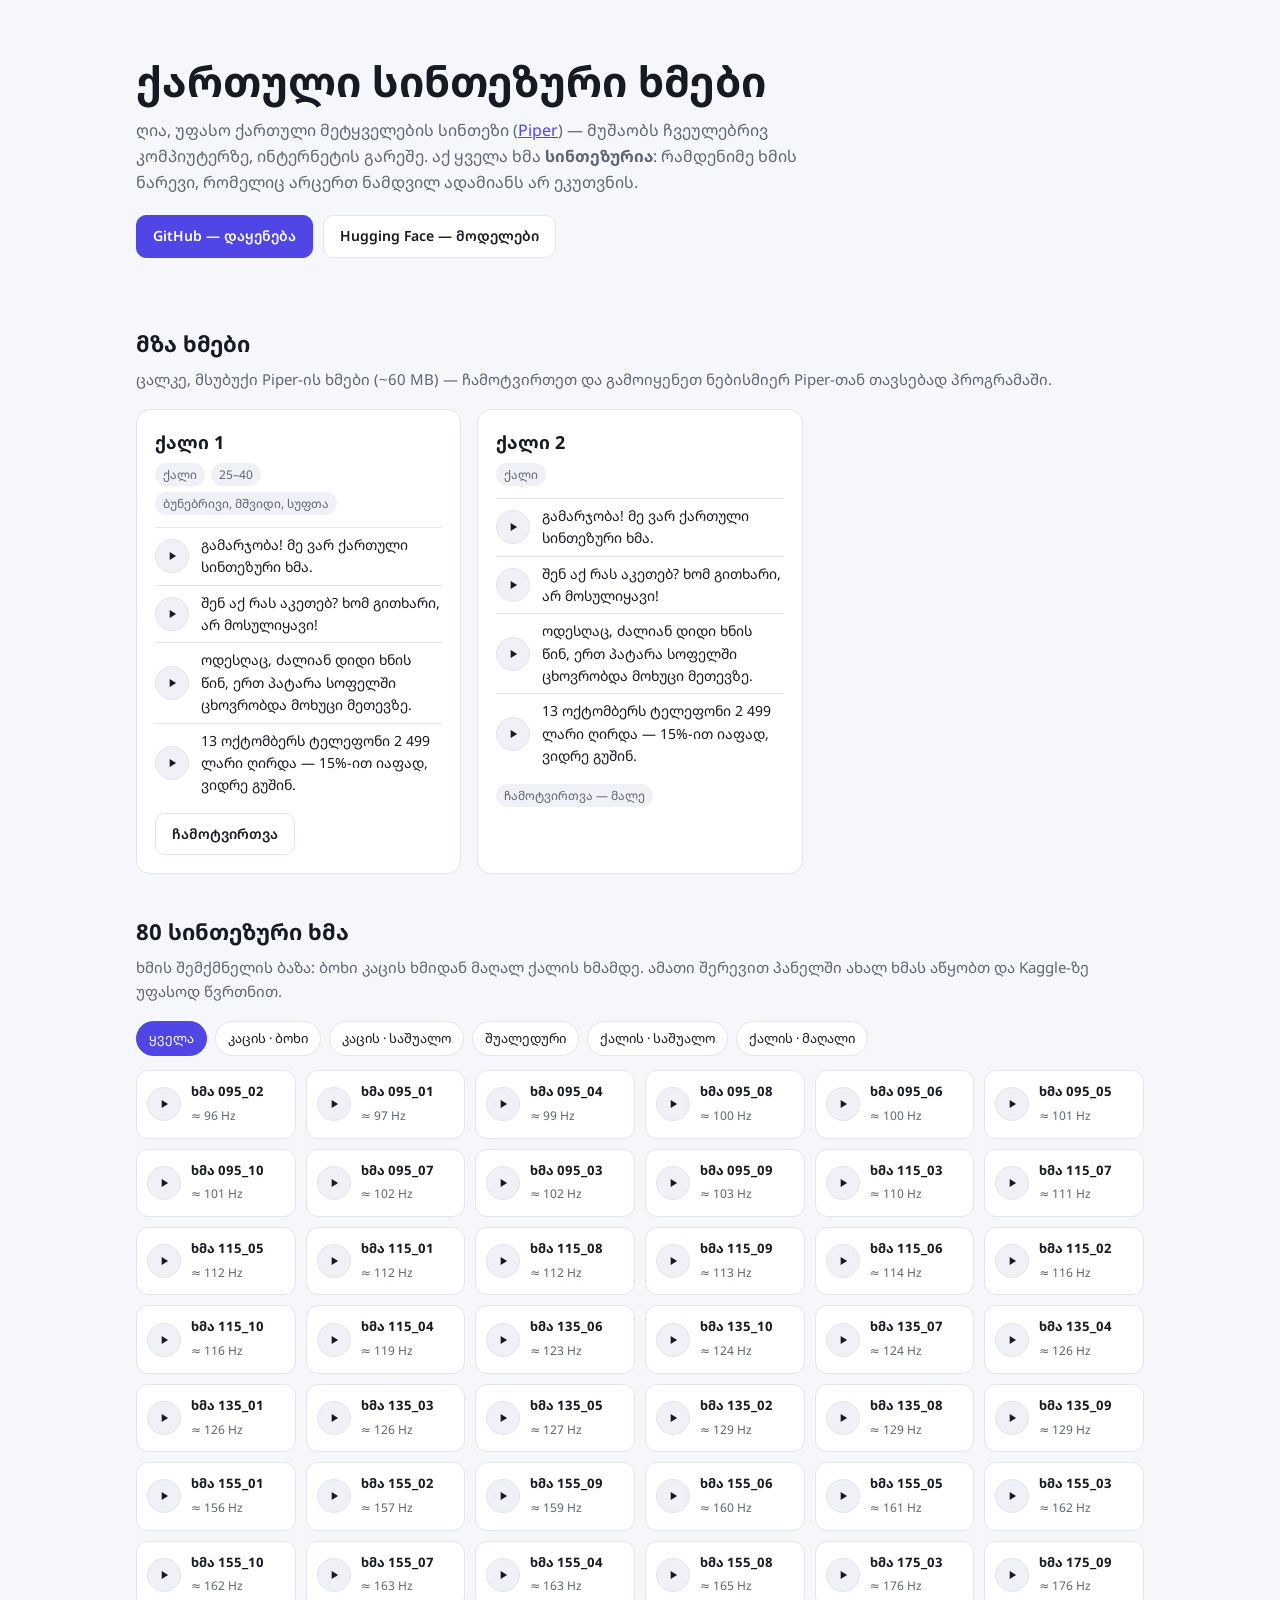
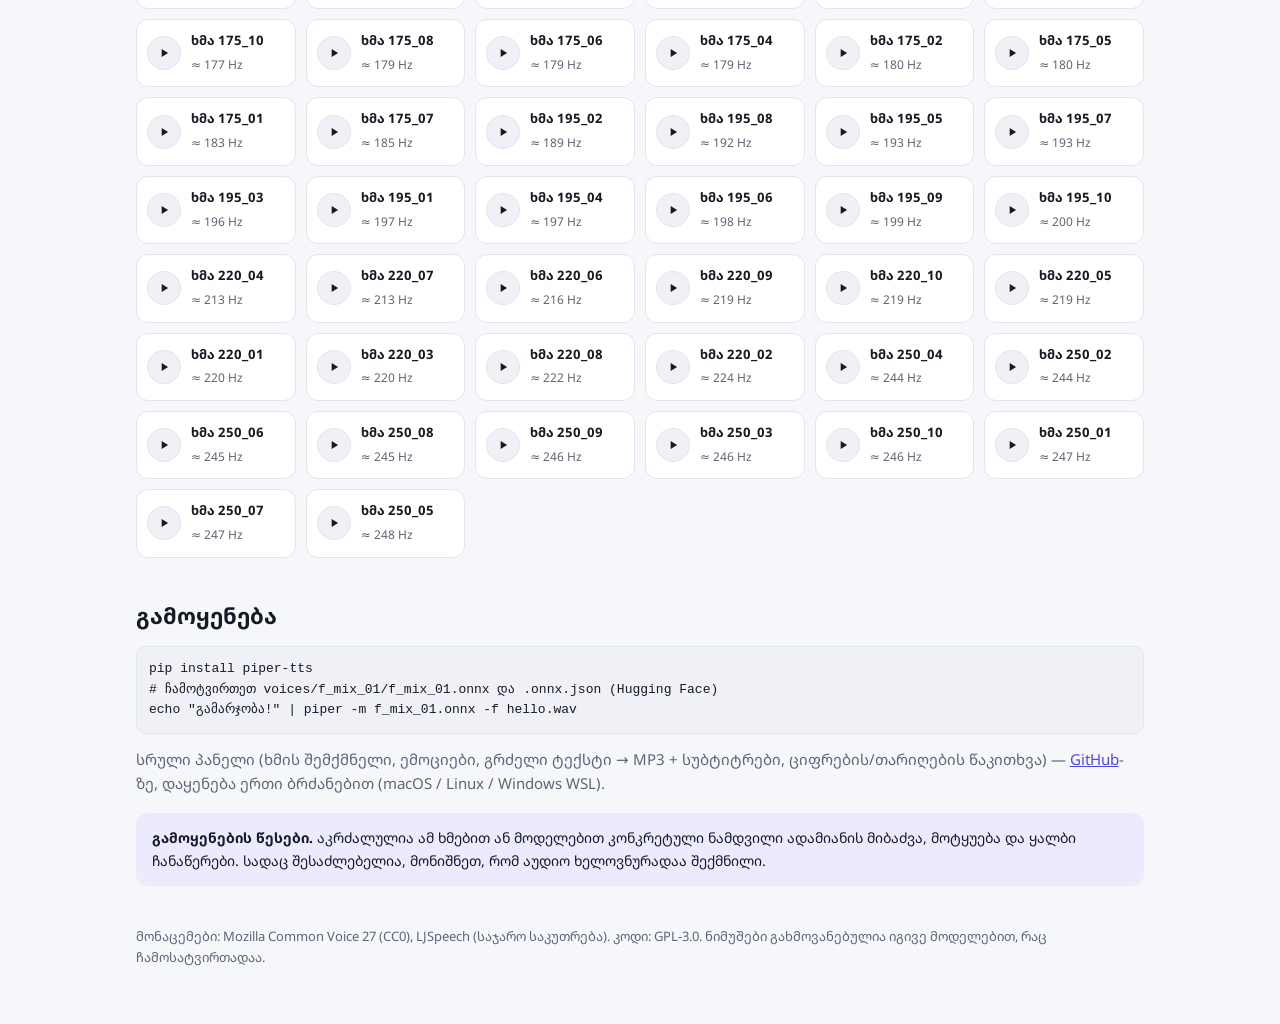
==== docs/index.html @ 9fa87029 "ნიმუშების გვერდი (GitHub Pages): მზა ხმები + 80 სინთეზური ხმა Co-Authored-By: Claude Opus 5.5 <norep" ====
<!doctype html>
<html lang="ka">
<head>
<meta charset="utf-8">
<meta name="viewport" content="width=device-width, initial-scale=1">
<title>aivoice — ქართული სინთეზური ხმები</title>
<meta name="description" content="ქართული მეტყველების სინთეზი (Piper): მზა ხმები და 80 სინთეზური ხმა — მოუსმინეთ ბრაუზერში.">
<link rel="preconnect" href="https://fonts.googleapis.com">
<link href="https://fonts.googleapis.com/css2?family=Noto+Sans+Georgian:wght@400;600;700&display=swap" rel="stylesheet">
<style>
  :root {
    --bg: #f6f7fb; --surface: #ffffff; --surface-2: #f0f1f7; --text: #171923; --muted: #5f6475;
    --border: #e3e5ee; --accent: #4f46e5; --accent-soft: #eceafe; --ok: #0f8a5f;
  }
  @media (prefers-color-scheme: dark) {
    :root { --bg: #0f1117; --surface: #171a23; --surface-2: #1e2230; --text: #e8eaf2; --muted: #9aa1b5;
            --border: #2a2f40; --accent: #8b85ff; --accent-soft: #252445; --ok: #4fd1a1; }
  }
  * { box-sizing: border-box; }
  body { margin: 0; background: var(--bg); color: var(--text);
         font: 16px/1.6 "Noto Sans Georgian", system-ui, -apple-system, "Segoe UI", sans-serif; }
  .wrap { max-width: 1040px; margin: 0 auto; padding: 0 16px; }
  header { padding: 56px 0 28px; }
  h1 { font-size: clamp(28px, 5vw, 42px); line-height: 1.2; margin: 0 0 12px; }
  .lead { color: var(--muted); max-width: 720px; margin: 0 0 20px; }
  .links { display: flex; flex-wrap: wrap; gap: 10px; }
  .btn { display: inline-flex; align-items: center; gap: 8px; padding: 9px 16px; border-radius: 10px; text-decoration: none;
         border: 1px solid var(--border); background: var(--surface); color: var(--text); font-weight: 600; font-size: 14px; }
  .btn.primary { background: var(--accent); border-color: var(--accent); color: #fff; }
  h2 { font-size: 22px; margin: 40px 0 6px; }
  .sub { color: var(--muted); margin: 0 0 18px; font-size: 15px; }
  .cards { display: grid; grid-template-columns: repeat(auto-fill, minmax(300px, 1fr)); gap: 16px; }
  .card { background: var(--surface); border: 1px solid var(--border); border-radius: 14px; padding: 18px; }
  .card h3 { margin: 0; font-size: 18px; }
  .tags { display: flex; flex-wrap: wrap; gap: 6px; margin: 6px 0 12px; }
  .tag { font-size: 12px; padding: 2px 8px; border-radius: 999px; background: var(--surface-2); color: var(--muted); }
  .row { display: grid; grid-template-columns: 36px 1fr; gap: 10px; align-items: center; padding: 6px 0; border-top: 1px solid var(--border); }
  .row:first-of-type { border-top: 0; }
  .row p { margin: 0; font-size: 14px; }
  .play { width: 34px; height: 34px; border-radius: 50%; border: 1px solid var(--border); background: var(--surface-2);
          color: var(--text); cursor: pointer; display: grid; place-items: center; padding: 0; }
  .play:hover, .play.on { background: var(--accent); border-color: var(--accent); color: #fff; }
  .play svg { width: 14px; height: 14px; }
  .bands { display: flex; flex-wrap: wrap; gap: 8px; margin: 0 0 14px; }
  .chip { padding: 6px 12px; border-radius: 999px; border: 1px solid var(--border); background: var(--surface); color: var(--text);
          cursor: pointer; font: inherit; font-size: 13px; }
  .chip[aria-pressed="true"] { background: var(--accent); border-color: var(--accent); color: #fff; }
  .grid { display: grid; grid-template-columns: repeat(auto-fill, minmax(150px, 1fr)); gap: 10px; }
  .syn { display: flex; align-items: center; gap: 10px; background: var(--surface); border: 1px solid var(--border);
         border-radius: 12px; padding: 10px; }
  .syn b { font-size: 13px; display: block; }
  .syn span { font-size: 12px; color: var(--muted); }
  .note { background: var(--accent-soft); border-radius: 12px; padding: 14px 16px; font-size: 14px; }
  pre { background: var(--surface-2); border: 1px solid var(--border); border-radius: 10px; padding: 12px; overflow-x: auto; font-size: 13px; }
  footer { color: var(--muted); font-size: 13px; padding: 40px 0 56px; }
  a { color: var(--accent); }
</style>
</head>
<body>
<div class="wrap">
  <header>
    <h1>ქართული სინთეზური ხმები</h1>
    <p class="lead">ღია, უფასო ქართული მეტყველების სინთეზი (<a href="https://github.com/OHF-Voice/piper1-gpl">Piper</a>) — მუშაობს
      ჩვეულებრივ კომპიუტერზე, ინტერნეტის გარეშე. აქ ყველა ხმა <b>სინთეზურია</b>: რამდენიმე ხმის ნარევი, რომელიც არცერთ ნამდვილ ადამიანს არ ეკუთვნის.</p>
    <div class="links">
      <a class="btn primary" href="https://github.com/mvardukaze/aivoice">GitHub — დაყენება</a>
      <a class="btn" href="https://huggingface.co/mvarduka/aivoice-voices">Hugging Face — მოდელები</a>
    </div>
  </header>

  <section>
    <h2>მზა ხმები</h2>
    <p class="sub">ცალკე, მსუბუქი Piper-ის ხმები (~60 MB) — ჩამოტვირთეთ და გამოიყენეთ ნებისმიერ Piper-თან თავსებად პროგრამაში.</p>
    <div class="cards" id="voices"></div>
  </section>

  <section>
    <h2>80 სინთეზური ხმა</h2>
    <p class="sub">ხმის შემქმნელის ბაზა: ბოხი კაცის ხმიდან მაღალ ქალის ხმამდე. ამათი შერევით პანელში ახალ ხმას აწყობთ და Kaggle-ზე უფასოდ წვრთნით.</p>
    <div class="bands" id="bands"></div>
    <div class="grid" id="synthetic"></div>
  </section>

  <section>
    <h2>გამოყენება</h2>
    <pre><code>pip install piper-tts
# ჩამოტვირთეთ voices/f_mix_01/f_mix_01.onnx და .onnx.json (Hugging Face)
echo "გამარჯობა!" | piper -m f_mix_01.onnx -f hello.wav</code></pre>
    <p class="sub">სრული პანელი (ხმის შემქმნელი, ემოციები, გრძელი ტექსტი → MP3 + სუბტიტრები, ციფრების/თარიღების წაკითხვა) —
      <a href="https://github.com/mvardukaze/aivoice">GitHub</a>-ზე, დაყენება ერთი ბრძანებით (macOS / Linux / Windows WSL).</p>
    <div class="note"><b>გამოყენების წესები.</b> აკრძალულია ამ ხმებით ან მოდელებით კონკრეტული ნამდვილი ადამიანის მიბაძვა, მოტყუება და ყალბი ჩანაწერები.
      სადაც შესაძლებელია, მონიშნეთ, რომ აუდიო ხელოვნურადაა შექმნილი.</div>
  </section>

  <footer>
    მონაცემები: Mozilla Common Voice 27 (CC0), LJSpeech (საჯარო საკუთრება). კოდი: GPL-3.0.
    ნიმუშები გახმოვანებულია იგივე მოდელებით, რაც ჩამოსატვირთადაა.
  </footer>
</div>
<audio id="player" preload="none"></audio>
<script>
  const PLAY = '<svg viewBox="0 0 24 24" fill="currentColor"><path d="M8 5v14l11-7z"/></svg>';
  const PAUSE = '<svg viewBox="0 0 24 24" fill="currentColor"><path d="M6 5h4v14H6zm8 0h4v14h-4z"/></svg>';
  const esc = (s) => String(s ?? "").replace(/[&<>"]/g, (c) => ({ "&": "&amp;", "<": "&lt;", ">": "&gt;", '"': "&quot;" })[c]);
  const player = document.getElementById("player");
  let current = null;
  function bindPlay(root) {
    root.querySelectorAll(".play").forEach((b) => b.addEventListener("click", () => {
      if (current === b && !player.paused) { player.pause(); return; }
      if (current) { current.classList.remove("on"); current.innerHTML = PLAY; }
      current = b; b.classList.add("on"); b.innerHTML = PAUSE;
      player.src = "audio/" + b.dataset.file; player.play();
    }));
  }
  player.addEventListener("ended", () => { if (current) { current.classList.remove("on"); current.innerHTML = PLAY; } });
  player.addEventListener("pause", () => { if (current) current.innerHTML = PLAY; });

  const BANDS = [["ყველა", 0, 999], ["კაცის · ბოხი", 0, 125], ["კაცის · საშუალო", 125, 150], ["შუალედური", 150, 185],
                 ["ქალის · საშუალო", 185, 215], ["ქალის · მაღალი", 215, 999]];
  fetch("samples.json").then((r) => r.json()).then((d) => {
    const vb = document.getElementById("voices");
    vb.innerHTML = d.voices.map((v) => `
      <div class="card">
        <h3>${esc(v.name)}</h3>
        <div class="tags">${[v.gender, v.age, v.character].filter(Boolean).map((t) => `<span class="tag">${esc(t)}</span>`).join("")}</div>
        ${v.files.map((f, i) => `<div class="row"><button class="play" data-file="${esc(f)}" aria-label="მოსმენა">${PLAY}</button><p>${esc(d.phrases[i])}</p></div>`).join("")}
        <div class="links" style="margin-top:10px">${v.download ? `<a class="btn" href="https://huggingface.co/mvarduka/aivoice-voices/tree/main/voices/${esc(v.id)}">ჩამოტვირთვა</a>` : `<span class="tag">ჩამოტვირთვა — მალე</span>`}</div>
      </div>`).join("");
    bindPlay(vb);

    const bands = document.getElementById("bands"), grid = document.getElementById("synthetic");
    let band = 0;
    const render = () => {
      const [, lo, hi] = BANDS[band];
      const list = d.synthetic.filter((s) => s.f0 >= lo && s.f0 < hi);
      grid.innerHTML = list.map((s) => `
        <div class="syn"><button class="play" data-file="${esc(s.file)}" aria-label="მოსმენა">${PLAY}</button>
          <div><b>${esc(s.name.replace("syn", "ხმა "))}</b><span>≈ ${Math.round(s.f0)} Hz</span></div></div>`).join("");
      bindPlay(grid);
      bands.querySelectorAll(".chip").forEach((c, i) => c.setAttribute("aria-pressed", i === band));
    };
    bands.innerHTML = BANDS.map(([t], i) => `<button class="chip" aria-pressed="${i === 0}">${t}</button>`).join("");
    bands.querySelectorAll(".chip").forEach((c, i) => c.addEventListener("click", () => { band = i; render(); }));
    render();
  });
</script>
</body>
</html>
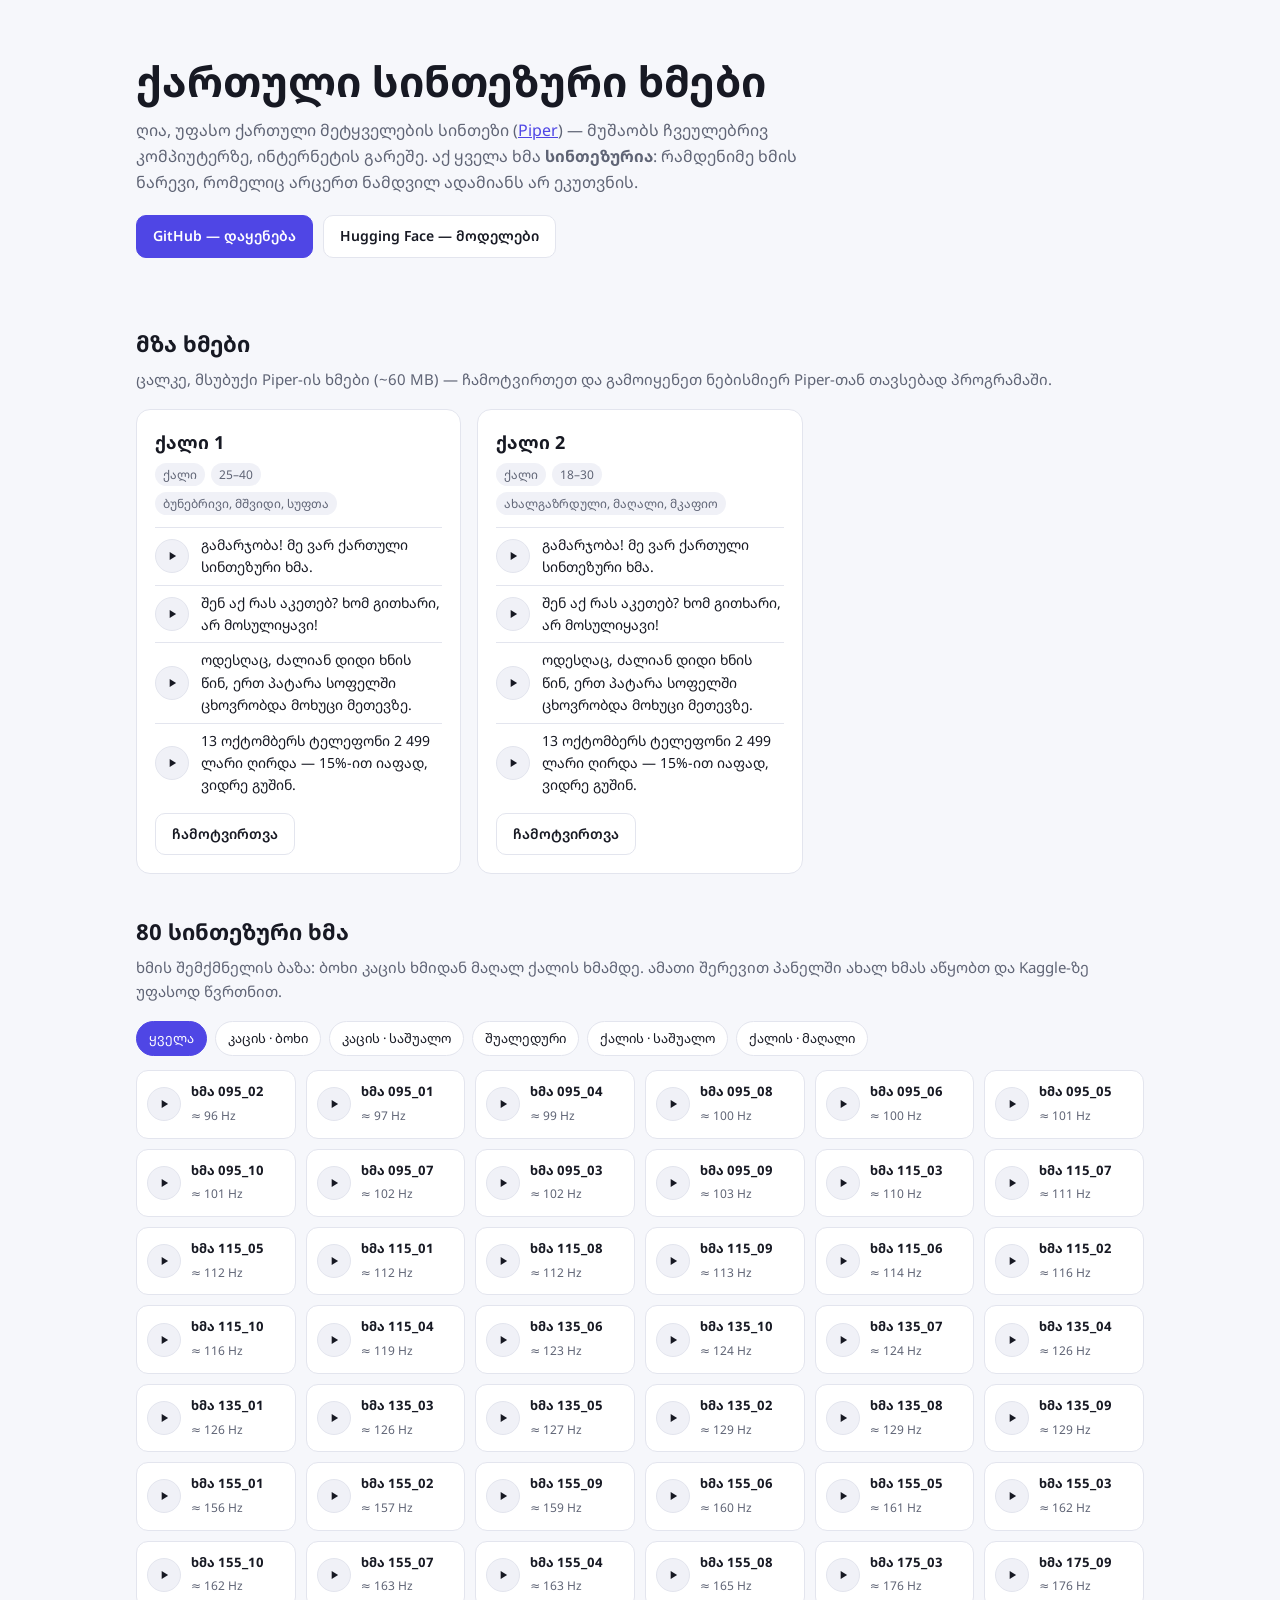
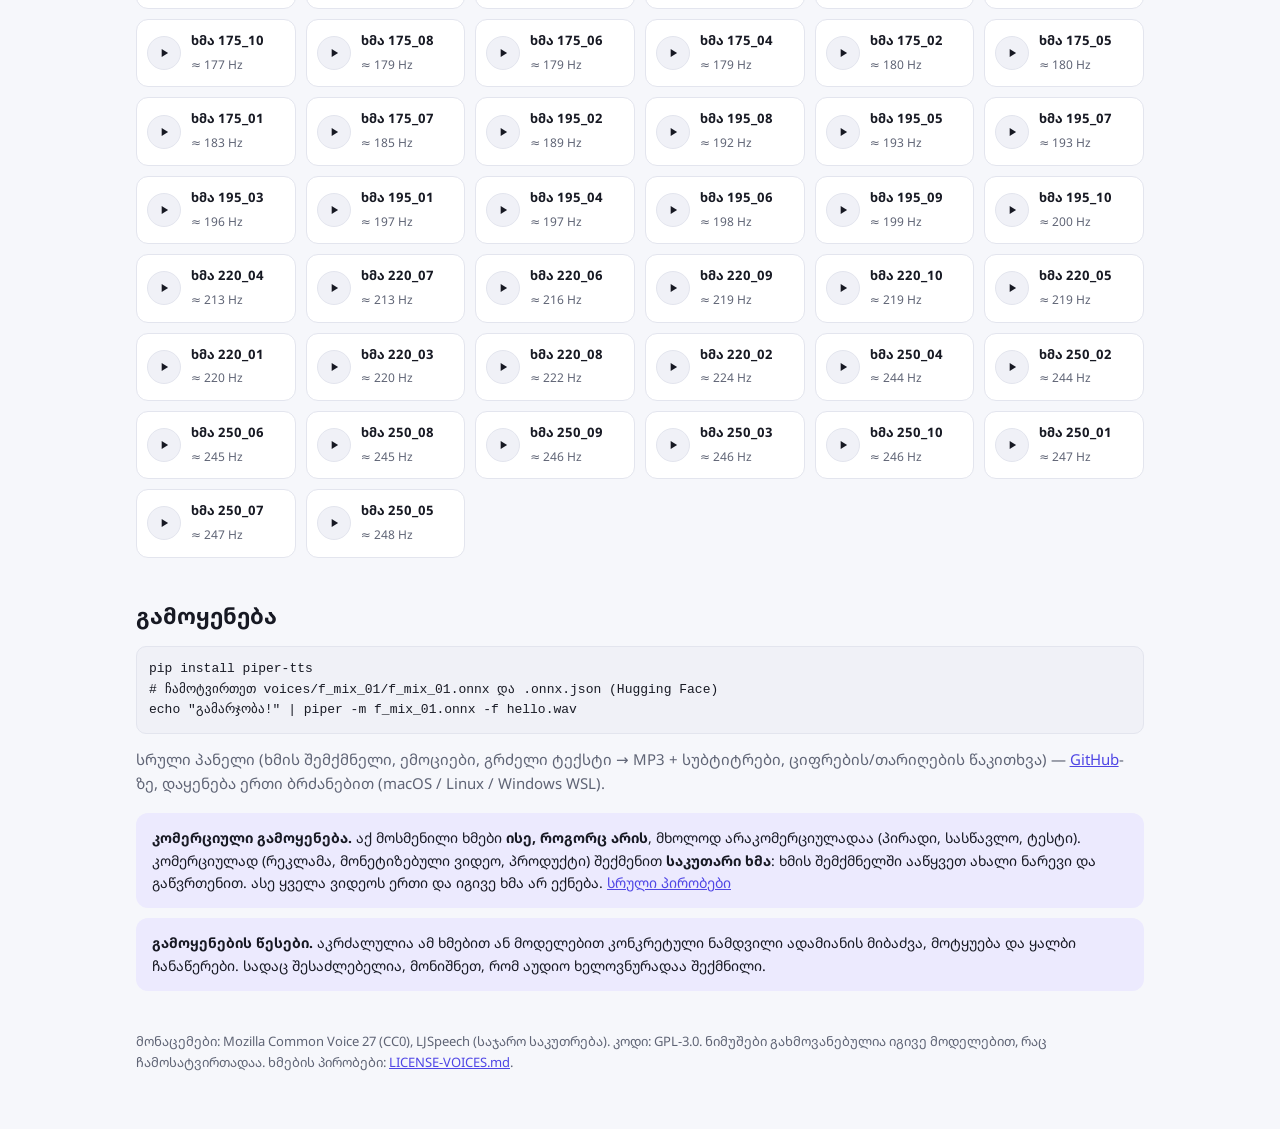
==== commit 8b6ece48: "ხმების პირობები: გამოქვეყნებული ხმები — მხოლოდ არაკომერციულად; კომერციულად — საკუთარი, ახლად შექმნილ" ====
--- a/docs/index.html
+++ b/docs/index.html
@@ -88,13 +88,16 @@
 echo "გამარჯობა!" | piper -m f_mix_01.onnx -f hello.wav</code></pre>
     <p class="sub">სრული პანელი (ხმის შემქმნელი, ემოციები, გრძელი ტექსტი → MP3 + სუბტიტრები, ციფრების/თარიღების წაკითხვა) —
       <a href="https://github.com/mvardukaze/aivoice">GitHub</a>-ზე, დაყენება ერთი ბრძანებით (macOS / Linux / Windows WSL).</p>
+    <div class="note" style="margin-bottom:10px"><b>კომერციული გამოყენება.</b> აქ მოსმენილი ხმები <b>ისე, როგორც არის</b>, მხოლოდ არაკომერციულადაა (პირადი, სასწავლო, ტესტი).
+      კომერციულად (რეკლამა, მონეტიზებული ვიდეო, პროდუქტი) შექმენით <b>საკუთარი ხმა</b>: ხმის შემქმნელში ააწყვეთ ახალი ნარევი და გაწვრთენით.
+      ასე ყველა ვიდეოს ერთი და იგივე ხმა არ ექნება. <a href="https://github.com/mvardukaze/aivoice/blob/main/LICENSE-VOICES.md">სრული პირობები</a></div>
     <div class="note"><b>გამოყენების წესები.</b> აკრძალულია ამ ხმებით ან მოდელებით კონკრეტული ნამდვილი ადამიანის მიბაძვა, მოტყუება და ყალბი ჩანაწერები.
       სადაც შესაძლებელია, მონიშნეთ, რომ აუდიო ხელოვნურადაა შექმნილი.</div>
   </section>
 
   <footer>
     მონაცემები: Mozilla Common Voice 27 (CC0), LJSpeech (საჯარო საკუთრება). კოდი: GPL-3.0.
-    ნიმუშები გახმოვანებულია იგივე მოდელებით, რაც ჩამოსატვირთადაა.
+    ნიმუშები გახმოვანებულია იგივე მოდელებით, რაც ჩამოსატვირთადაა. ხმების პირობები: <a href="https://github.com/mvardukaze/aivoice/blob/main/LICENSE-VOICES.md">LICENSE-VOICES.md</a>.
   </footer>
 </div>
 <audio id="player" preload="none"></audio>
